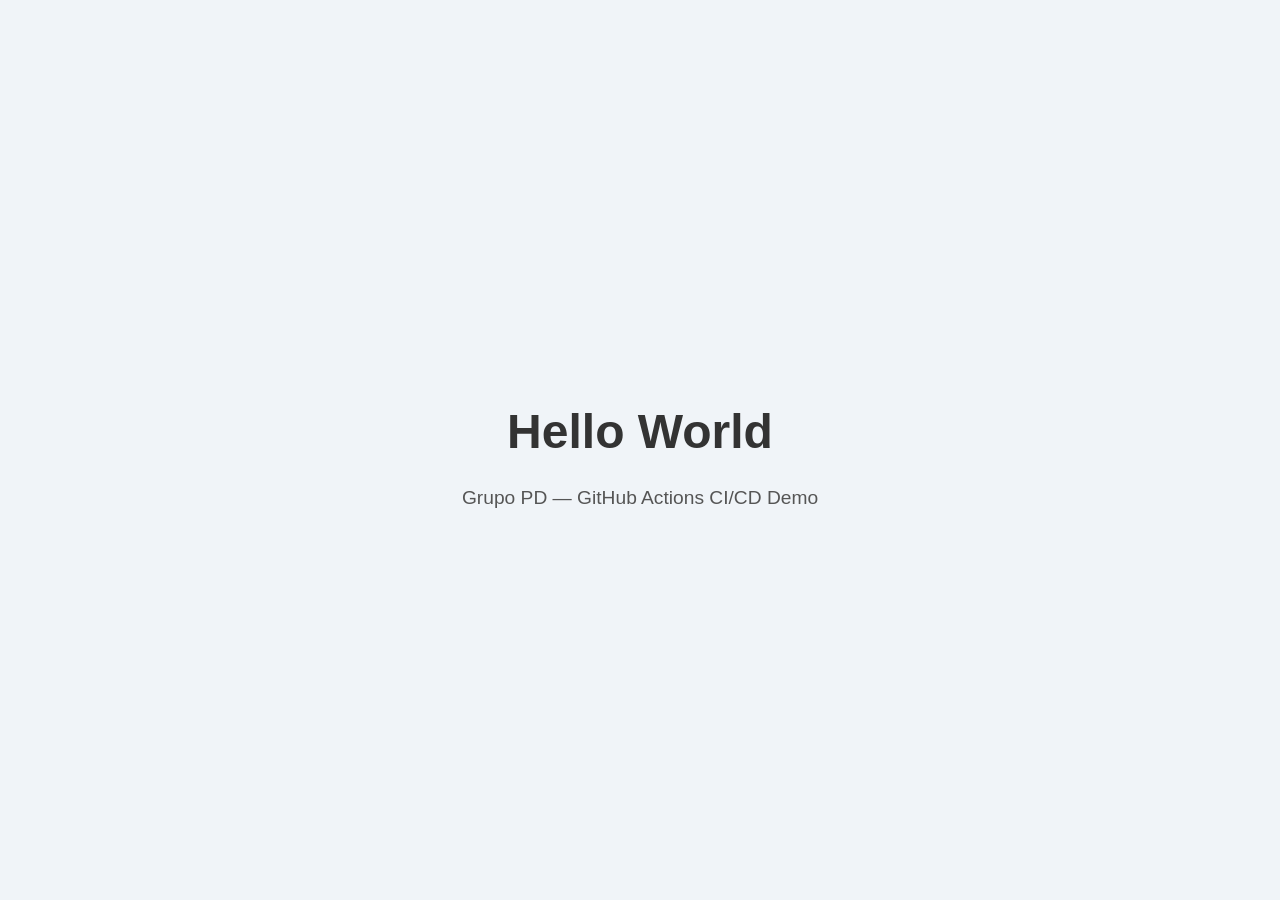
==== app/index.html @ 8bca62a1 "feat: first integration" ====
<!DOCTYPE html>
<html lang="pt">
<head>
  <meta charset="UTF-8" />
  <meta name="viewport" content="width=device-width, initial-scale=1.0" />
  <title>Hello World</title>
  <style>
    body {
      font-family: Arial, sans-serif;
      display: flex;
      flex-direction: column;
      align-items: center;
      justify-content: center;
      min-height: 100vh;
      margin: 0;
      background-color: #f0f4f8;
      color: #333;
    }
    h1 { font-size: 3rem; margin-bottom: 0.5rem; }
    p  { font-size: 1.2rem; color: #555; }
  </style>
</head>
<body>
  <h1>Hello World</h1>
  <p>Grupo PD — GitHub Actions CI/CD Demo</p>
</body>
</html>
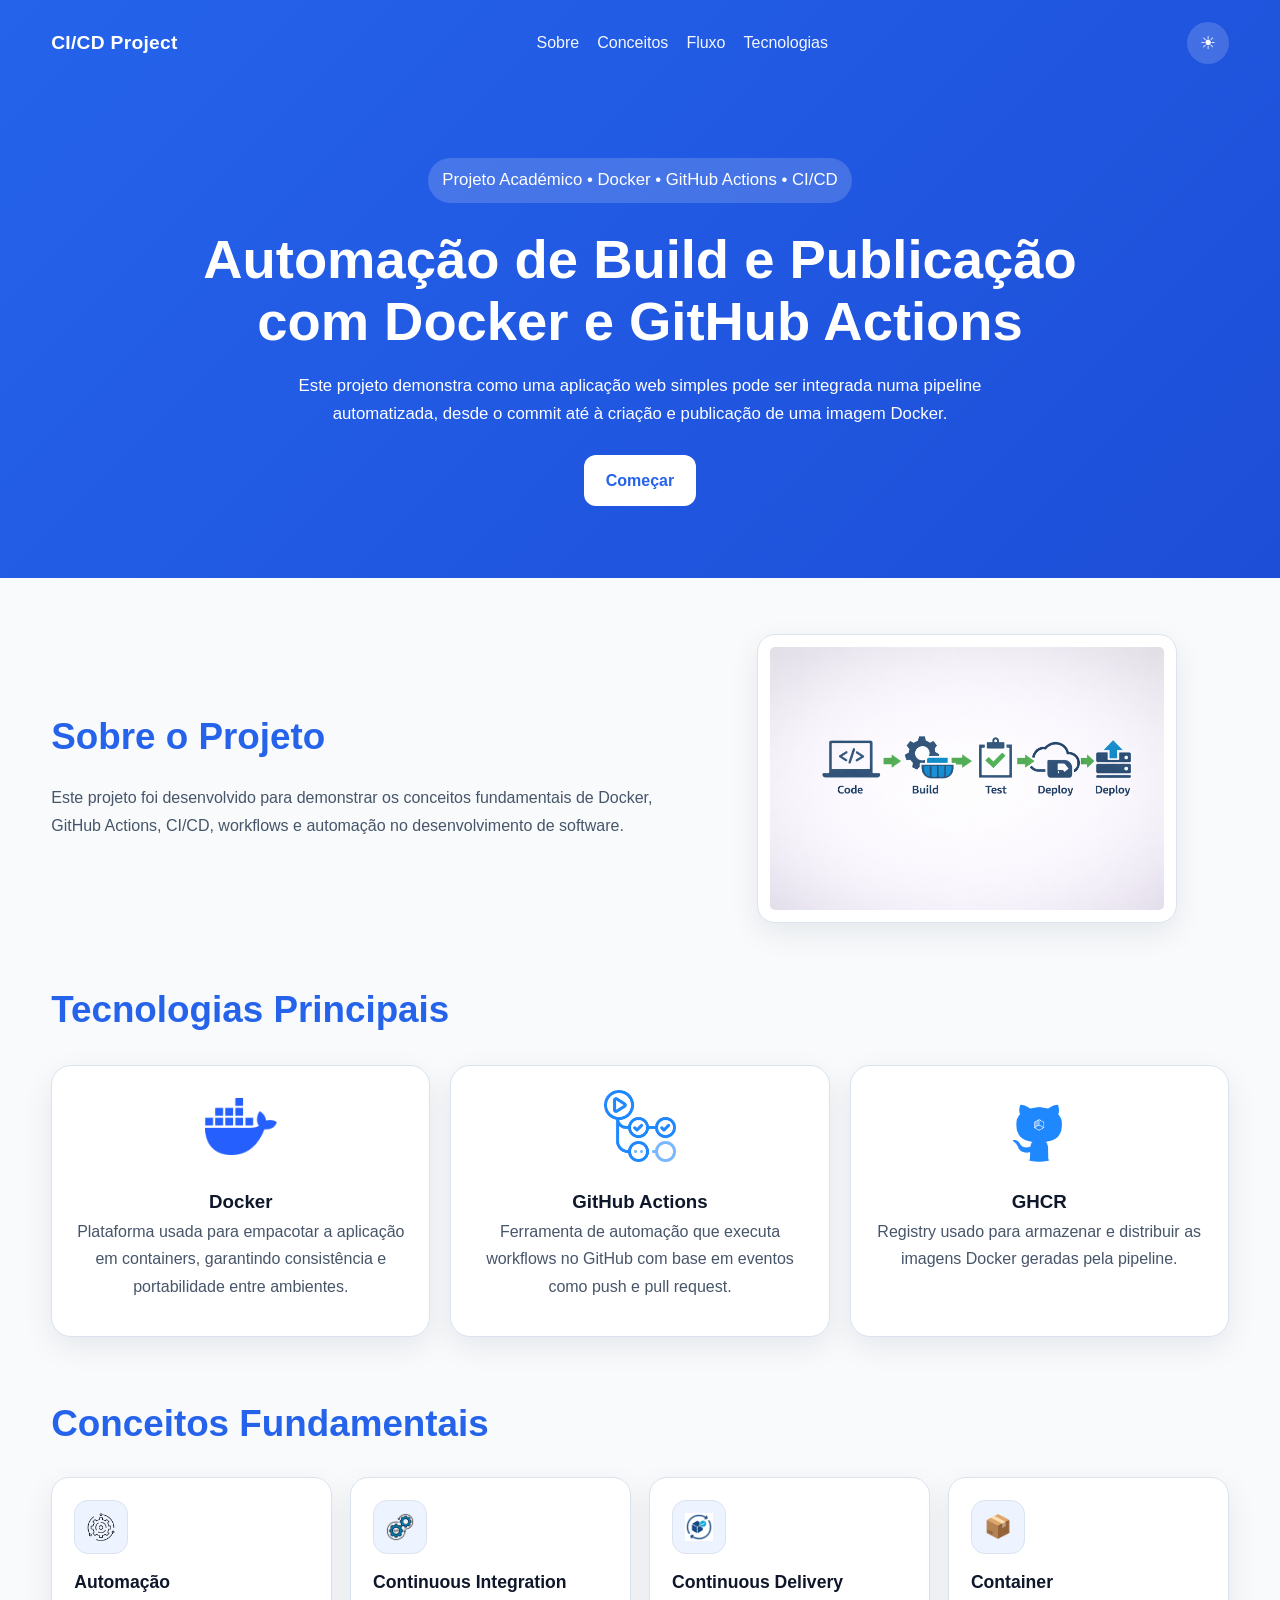
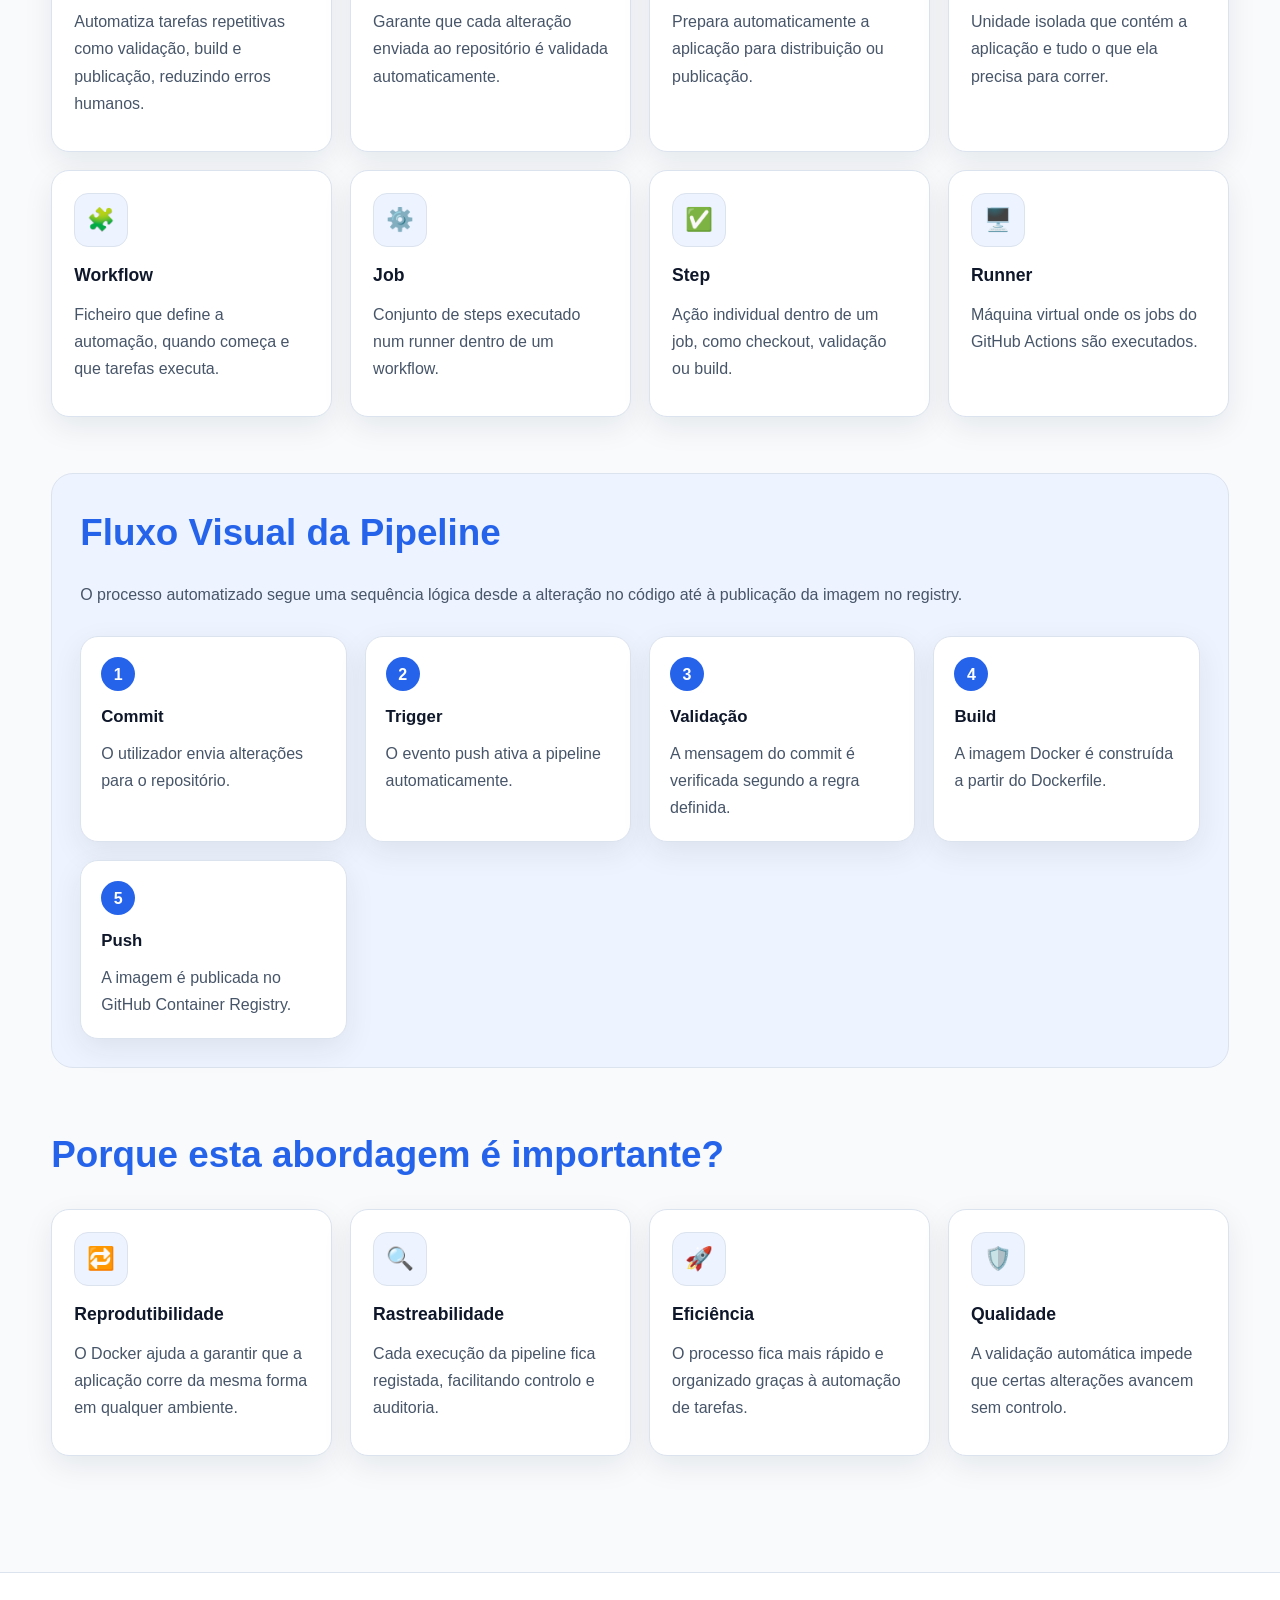
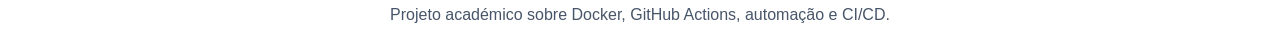
==== commit 1e7712bc: "Add files via upload" ====
--- a/app/index.html
+++ b/app/index.html
@@ -1,27 +1,249 @@
-<!DOCTYPE html>
-<html lang="pt">
-<head>
-  <meta charset="UTF-8" />
-  <meta name="viewport" content="width=device-width, initial-scale=1.0" />
-  <title>Hello World</title>
-  <style>
-    body {
-      font-family: Arial, sans-serif;
-      display: flex;
-      flex-direction: column;
-      align-items: center;
-      justify-content: center;
-      min-height: 100vh;
-      margin: 0;
-      background-color: #f0f4f8;
-      color: #333;
-    }
-    h1 { font-size: 3rem; margin-bottom: 0.5rem; }
-    p  { font-size: 1.2rem; color: #555; }
-  </style>
-</head>
-<body>
-  <h1>Hello World</h1>
-  <p>Grupo PD — GitHub Actions CI/CD Demo</p>
-</body>
-</html>
+<!DOCTYPE html>
+<html lang="pt">
+<head>
+  <meta charset="UTF-8" />
+  <meta name="viewport" content="width=device-width, initial-scale=1.0" />
+  <title>Projeto CI/CD com Docker e GitHub Actions</title>
+  <link rel="stylesheet" href="style.css" />
+</head>
+<body>
+  <header class="hero">
+    <nav class="navbar">
+      <div class="logo">CI/CD Project</div>
+
+      <ul class="nav-links">
+        <li><a href="#sobre">Sobre</a></li>
+        <li><a href="#conceitos">Conceitos</a></li>
+        <li><a href="#fluxo">Fluxo</a></li>
+        <li><a href="#tecnologias">Tecnologias</a></li>
+      </ul>
+
+      <button id="themeToggle" class="theme-toggle" aria-label="Alternar tema">
+        <span id="themeIcon">☀</span>
+      </button>
+    </nav>
+
+    <div class="hero-content">
+      <p class="hero-badge">Projeto Académico • Docker • GitHub Actions • CI/CD</p>
+      <h1>Automação de Build e Publicação com Docker e GitHub Actions</h1>
+      <p>
+        Este projeto demonstra como uma aplicação web simples pode ser integrada
+        numa pipeline automatizada, desde o commit até à criação e publicação
+        de uma imagem Docker.
+      </p>
+      <a href="#sobre" class="btn-primary">Começar</a>
+    </div>
+  </header>
+
+  <main>
+    <section id="sobre" class="section">
+      <div class="section-header">
+        <div>
+          <h2>Sobre o Projeto</h2>
+          <p>
+            Este projeto foi desenvolvido para demonstrar os conceitos fundamentais
+            de Docker, GitHub Actions, CI/CD, workflows e automação no desenvolvimento
+            de software.
+          </p>
+        </div>
+        <div class="section-image-box">
+          <img src="assets/images/pipeline-diagram.png" alt="Diagrama da pipeline CI/CD" class="section-image large-image" />
+        </div>
+      </div>
+    </section>
+
+    <section id="tecnologias" class="section">
+      <h2>Tecnologias Principais</h2>
+
+      <div class="tech-showcase">
+        <article class="tech-feature">
+          <img src="assets/images/docker-logo.png" alt="Logótipo Docker" class="tech-logo" />
+          <h3>Docker</h3>
+          <p>
+            Plataforma usada para empacotar a aplicação em containers, garantindo
+            consistência e portabilidade entre ambientes.
+          </p>
+        </article>
+
+        <article class="tech-feature">
+          <img src="assets/images/github-actions-logo.png" alt="Logótipo GitHub Actions" class="tech-logo" />
+          <h3>GitHub Actions</h3>
+          <p>
+            Ferramenta de automação que executa workflows no GitHub com base em
+            eventos como push e pull request.
+          </p>
+        </article>
+
+        <article class="tech-feature">
+          <img src="assets/images/ghcr-logo.png" alt="Logótipo GitHub Container Registry" class="tech-logo" />
+          <h3>GHCR</h3>
+          <p>
+            Registry usado para armazenar e distribuir as imagens Docker geradas
+            pela pipeline.
+          </p>
+        </article>
+      </div>
+    </section>
+
+    <section id="conceitos" class="section">
+      <h2>Conceitos Fundamentais</h2>
+
+      <div class="card-grid">
+        <article class="card">
+          <div class="card-icon">
+            <img src="assets/images/automation-icon.png" alt="Ícone de automação" />
+          </div>
+          <h3>Automação</h3>
+          <p>
+            Automatiza tarefas repetitivas como validação, build e publicação,
+            reduzindo erros humanos.
+          </p>
+        </article>
+
+        <article class="card">
+          <div class="card-icon">
+            <img src="assets/images/ci-icon.png" alt="Ícone de integração contínua" />
+          </div>
+          <h3>Continuous Integration</h3>
+          <p>
+            Garante que cada alteração enviada ao repositório é validada automaticamente.
+          </p>
+        </article>
+
+        <article class="card">
+          <div class="card-icon">
+            <img src="assets/images/cd-icon.png" alt="Ícone de entrega contínua" />
+          </div>
+          <h3>Continuous Delivery</h3>
+          <p>
+            Prepara automaticamente a aplicação para distribuição ou publicação.
+          </p>
+        </article>
+
+        <article class="card">
+          <div class="card-icon emoji-icon">📦</div>
+          <h3>Container</h3>
+          <p>
+            Unidade isolada que contém a aplicação e tudo o que ela precisa para correr.
+          </p>
+        </article>
+
+        <article class="card">
+          <div class="card-icon emoji-icon">🧩</div>
+          <h3>Workflow</h3>
+          <p>
+            Ficheiro que define a automação, quando começa e que tarefas executa.
+          </p>
+        </article>
+
+        <article class="card">
+          <div class="card-icon emoji-icon">⚙️</div>
+          <h3>Job</h3>
+          <p>
+            Conjunto de steps executado num runner dentro de um workflow.
+          </p>
+        </article>
+
+        <article class="card">
+          <div class="card-icon emoji-icon">✅</div>
+          <h3>Step</h3>
+          <p>
+            Ação individual dentro de um job, como checkout, validação ou build.
+          </p>
+        </article>
+
+        <article class="card">
+          <div class="card-icon emoji-icon">🖥️</div>
+          <h3>Runner</h3>
+          <p>
+            Máquina virtual onde os jobs do GitHub Actions são executados.
+          </p>
+        </article>
+      </div>
+    </section>
+
+    <section id="fluxo" class="section highlight">
+      <h2>Fluxo Visual da Pipeline</h2>
+      <p class="section-intro">
+        O processo automatizado segue uma sequência lógica desde a alteração no código
+        até à publicação da imagem no registry.
+      </p>
+
+      <div class="flow">
+        <div class="flow-step">
+          <span class="flow-number">1</span>
+          <h3>Commit</h3>
+          <p>O utilizador envia alterações para o repositório.</p>
+        </div>
+
+        <div class="flow-step">
+          <span class="flow-number">2</span>
+          <h3>Trigger</h3>
+          <p>O evento push ativa a pipeline automaticamente.</p>
+        </div>
+
+        <div class="flow-step">
+          <span class="flow-number">3</span>
+          <h3>Validação</h3>
+          <p>A mensagem do commit é verificada segundo a regra definida.</p>
+        </div>
+
+        <div class="flow-step">
+          <span class="flow-number">4</span>
+          <h3>Build</h3>
+          <p>A imagem Docker é construída a partir do Dockerfile.</p>
+        </div>
+
+        <div class="flow-step">
+          <span class="flow-number">5</span>
+          <h3>Push</h3>
+          <p>A imagem é publicada no GitHub Container Registry.</p>
+        </div>
+      </div>
+    </section>
+
+    <section class="section">
+      <h2>Porque esta abordagem é importante?</h2>
+      <div class="card-grid">
+        <article class="card">
+          <div class="card-icon emoji-icon">🔁</div>
+          <h3>Reprodutibilidade</h3>
+          <p>
+            O Docker ajuda a garantir que a aplicação corre da mesma forma em qualquer ambiente.
+          </p>
+        </article>
+
+        <article class="card">
+          <div class="card-icon emoji-icon">🔍</div>
+          <h3>Rastreabilidade</h3>
+          <p>
+            Cada execução da pipeline fica registada, facilitando controlo e auditoria.
+          </p>
+        </article>
+
+        <article class="card">
+          <div class="card-icon emoji-icon">🚀</div>
+          <h3>Eficiência</h3>
+          <p>
+            O processo fica mais rápido e organizado graças à automação de tarefas.
+          </p>
+        </article>
+
+        <article class="card">
+          <div class="card-icon emoji-icon">🛡️</div>
+          <h3>Qualidade</h3>
+          <p>
+            A validação automática impede que certas alterações avancem sem controlo.
+          </p>
+        </article>
+      </div>
+    </section>
+  </main>
+
+  <footer class="footer">
+    <p>Projeto académico sobre Docker, GitHub Actions, automação e CI/CD.</p>
+  </footer>
+
+  <script src="script.js"></script>
+</body>
+</html>
--- a/app/style.css
+++ b/app/style.css
@@ -0,0 +1,346 @@
+:root {
+  --bg: #f8fafc;
+  --surface: #ffffff;
+  --surface-soft: #eef4ff;
+  --text: #0f172a;
+  --text-soft: #475569;
+  --primary: #2563eb;
+  --primary-dark: #1d4ed8;
+  --border: #dbe3ef;
+  --shadow: 0 10px 30px rgba(15, 23, 42, 0.08);
+}
+
+body.dark-mode {
+  --bg: #0b1220;
+  --surface: #111827;
+  --surface-soft: #172033;
+  --text: #f8fafc;
+  --text-soft: #cbd5e1;
+  --primary: #60a5fa;
+  --primary-dark: #3b82f6;
+  --border: #243042;
+  --shadow: 0 10px 30px rgba(0, 0, 0, 0.35);
+}
+
+* {
+  margin: 0;
+  padding: 0;
+  box-sizing: border-box;
+}
+
+html {
+  scroll-behavior: smooth;
+}
+
+body {
+  font-family: Arial, Helvetica, sans-serif;
+  background: var(--bg);
+  color: var(--text);
+  line-height: 1.7;
+  transition: background 0.3s ease, color 0.3s ease;
+}
+
+.hero {
+  background: linear-gradient(135deg, var(--primary), var(--primary-dark));
+  color: white;
+  padding-bottom: 72px;
+}
+
+.navbar {
+  width: min(1200px, 92%);
+  margin: 0 auto;
+  padding: 22px 0;
+  display: flex;
+  align-items: center;
+  justify-content: space-between;
+  gap: 20px;
+  flex-wrap: wrap;
+}
+
+.logo {
+  font-size: 1.2rem;
+  font-weight: 700;
+  letter-spacing: 0.3px;
+}
+
+.nav-links {
+  display: flex;
+  gap: 18px;
+  list-style: none;
+  flex-wrap: wrap;
+}
+
+.nav-links a {
+  color: white;
+  text-decoration: none;
+  font-weight: 500;
+  opacity: 0.95;
+  transition: opacity 0.2s ease;
+}
+
+.nav-links a:hover {
+  opacity: 0.75;
+}
+
+.theme-toggle {
+  width: 42px;
+  height: 42px;
+  border: none;
+  border-radius: 50%;
+  background: rgba(255, 255, 255, 0.16);
+  color: white;
+  font-size: 1.1rem;
+  cursor: pointer;
+  display: grid;
+  place-items: center;
+  transition: transform 0.2s ease, background 0.2s ease;
+  backdrop-filter: blur(6px);
+}
+
+.theme-toggle:hover {
+  transform: scale(1.06);
+  background: rgba(255, 255, 255, 0.24);
+}
+
+.hero-content {
+  width: min(900px, 92%);
+  margin: 72px auto 0;
+  text-align: center;
+}
+
+.hero-badge {
+  display: inline-block;
+  background: rgba(255, 255, 255, 0.16);
+  padding: 8px 14px;
+  border-radius: 999px;
+  font-size: 0.92rem;
+  margin-bottom: 20px;
+}
+
+.hero-content h1 {
+  font-size: clamp(2rem, 5vw, 3.4rem);
+  line-height: 1.15;
+  margin-bottom: 18px;
+}
+
+.hero-content p {
+  max-width: 760px;
+  margin: 0 auto 26px;
+  font-size: 1.05rem;
+}
+
+.btn-primary {
+  display: inline-block;
+  background: white;
+  color: var(--primary);
+  text-decoration: none;
+  padding: 12px 22px;
+  border-radius: 12px;
+  font-weight: 700;
+  transition: transform 0.2s ease, opacity 0.2s ease;
+}
+
+.btn-primary:hover {
+  transform: translateY(-2px);
+  opacity: 0.92;
+}
+
+main {
+  width: min(1200px, 92%);
+  margin: 0 auto;
+  padding: 56px 0 20px;
+}
+
+.section {
+  margin-bottom: 56px;
+}
+
+.section h2 {
+  font-size: clamp(1.7rem, 3vw, 2.3rem);
+  margin-bottom: 16px;
+  color: var(--primary);
+}
+
+.section p {
+  color: var(--text-soft);
+  margin-bottom: 12px;
+}
+
+.section-intro {
+  margin-bottom: 24px;
+}
+
+.section-header {
+  display: grid;
+  grid-template-columns: 1.2fr 1fr;
+  gap: 26px;
+  align-items: center;
+}
+
+.section-image-box {
+  display: flex;
+  justify-content: center;
+}
+
+.section-image {
+  width: 100%;
+  max-width: 420px;
+  object-fit: contain;
+}
+
+.large-image {
+  border-radius: 18px;
+  box-shadow: var(--shadow);
+  border: 1px solid var(--border);
+  background: var(--surface);
+  padding: 12px;
+}
+
+.tech-showcase {
+  display: grid;
+  grid-template-columns: repeat(auto-fit, minmax(240px, 1fr));
+  gap: 20px;
+  margin-top: 24px;
+}
+
+.tech-feature {
+  background: var(--surface);
+  border: 1px solid var(--border);
+  border-radius: 20px;
+  padding: 24px;
+  text-align: center;
+  box-shadow: var(--shadow);
+  transition: transform 0.2s ease, border-color 0.2s ease;
+}
+
+.tech-feature:hover {
+  transform: translateY(-4px);
+  border-color: var(--primary);
+}
+
+.tech-logo {
+  width: 72px;
+  height: 72px;
+  object-fit: contain;
+  margin-bottom: 16px;
+}
+
+.card-grid {
+  display: grid;
+  grid-template-columns: repeat(auto-fit, minmax(240px, 1fr));
+  gap: 18px;
+  margin-top: 22px;
+}
+
+.card {
+  background: var(--surface);
+  border: 1px solid var(--border);
+  border-radius: 18px;
+  padding: 22px;
+  box-shadow: var(--shadow);
+  transition: transform 0.2s ease, border-color 0.2s ease;
+}
+
+.card:hover {
+  transform: translateY(-4px);
+  border-color: var(--primary);
+}
+
+.card h3 {
+  margin-bottom: 10px;
+  color: var(--text);
+  font-size: 1.1rem;
+}
+
+.card-icon {
+  width: 54px;
+  height: 54px;
+  border-radius: 14px;
+  background: var(--surface-soft);
+  display: grid;
+  place-items: center;
+  margin-bottom: 14px;
+  border: 1px solid var(--border);
+}
+
+.card-icon img {
+  width: 28px;
+  height: 28px;
+  object-fit: contain;
+}
+
+.emoji-icon {
+  font-size: 1.4rem;
+}
+
+.highlight {
+  background: var(--surface-soft);
+  border: 1px solid var(--border);
+  border-radius: 22px;
+  padding: 28px;
+}
+
+.flow {
+  display: grid;
+  grid-template-columns: repeat(auto-fit, minmax(210px, 1fr));
+  gap: 18px;
+  margin-top: 28px;
+}
+
+.flow-step {
+  background: var(--surface);
+  border: 1px solid var(--border);
+  border-radius: 18px;
+  padding: 20px;
+  box-shadow: var(--shadow);
+}
+
+.flow-step h3 {
+  margin-bottom: 8px;
+  font-size: 1.05rem;
+}
+
+.flow-step p {
+  margin-bottom: 0;
+}
+
+.flow-number {
+  display: inline-grid;
+  place-items: center;
+  width: 34px;
+  height: 34px;
+  border-radius: 50%;
+  background: var(--primary);
+  color: white;
+  font-weight: 700;
+  margin-bottom: 12px;
+}
+
+.footer {
+  margin-top: 40px;
+  padding: 28px 20px;
+  text-align: center;
+  background: var(--surface);
+  border-top: 1px solid var(--border);
+  color: var(--text-soft);
+}
+
+@media (max-width: 900px) {
+  .section-header {
+    grid-template-columns: 1fr;
+  }
+}
+
+@media (max-width: 820px) {
+  .navbar {
+    justify-content: center;
+  }
+
+  .nav-links {
+    justify-content: center;
+  }
+
+  .hero-content {
+    margin-top: 54px;
+  }
+}
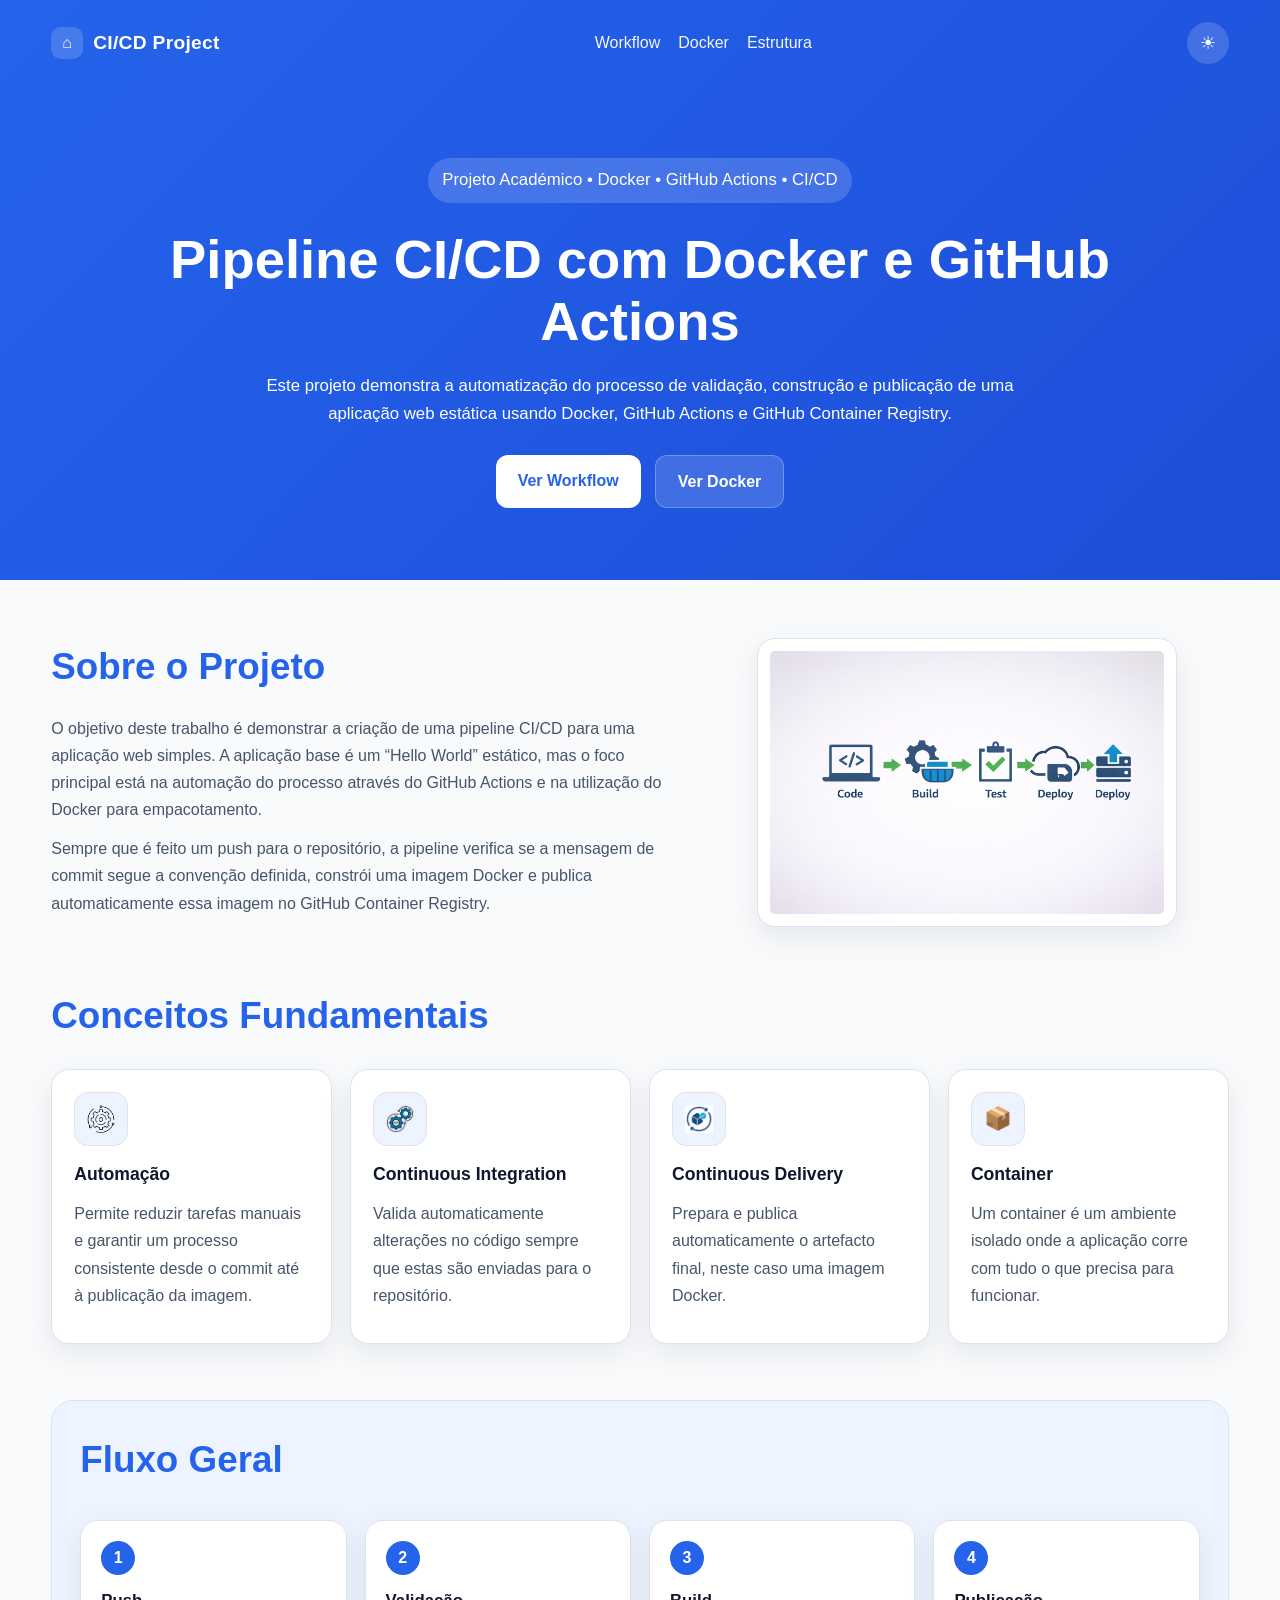
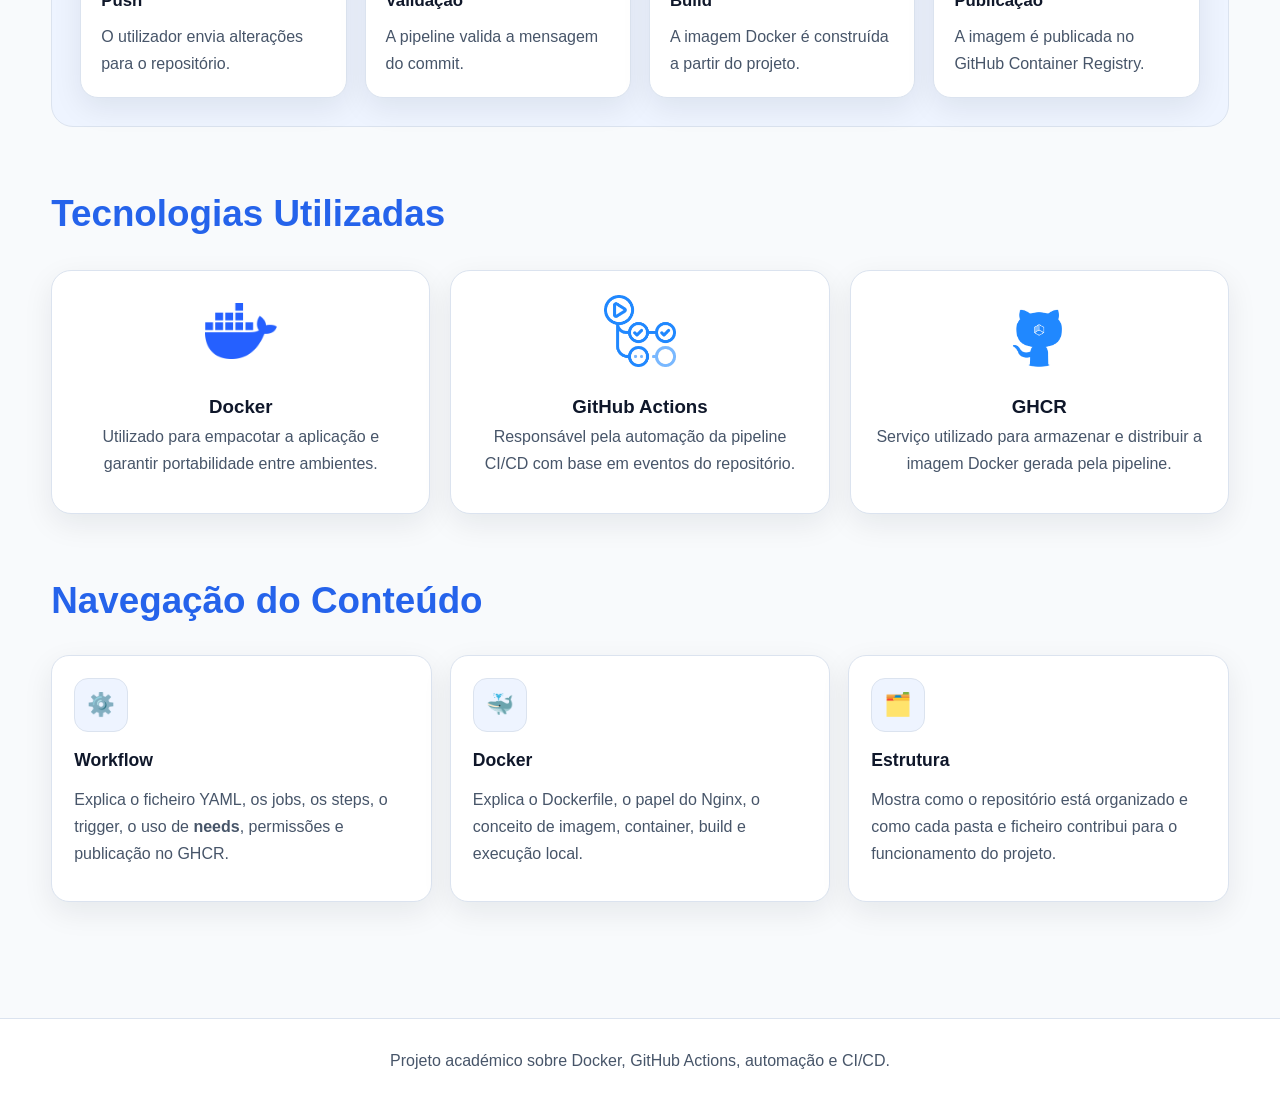
==== commit fa9b2e65: "Add files via upload" ====
--- a/app/index.html
+++ b/app/index.html
@@ -3,237 +3,199 @@
 <head>
   <meta charset="UTF-8" />
   <meta name="viewport" content="width=device-width, initial-scale=1.0" />
-  <title>Projeto CI/CD com Docker e GitHub Actions</title>
+  <title>CI/CD Project</title>
   <link rel="stylesheet" href="style.css" />
 </head>
 <body>
   <header class="hero">
-    <nav class="navbar">
-      <div class="logo">CI/CD Project</div>
-
-      <ul class="nav-links">
-        <li><a href="#sobre">Sobre</a></li>
-        <li><a href="#conceitos">Conceitos</a></li>
-        <li><a href="#fluxo">Fluxo</a></li>
-        <li><a href="#tecnologias">Tecnologias</a></li>
-      </ul>
-
-      <button id="themeToggle" class="theme-toggle" aria-label="Alternar tema">
-        <span id="themeIcon">☀</span>
-      </button>
-    </nav>
+<nav class="navbar">
+  <a href="index.html" class="logo">
+    <span class="logo-icon">⌂</span>
+    <span>CI/CD Project</span>
+  </a>
+
+  <ul class="nav-links">
+    <li><a href="workflow.html">Workflow</a></li>
+    <li><a href="docker.html">Docker</a></li>
+    <li><a href="estrutura.html">Estrutura</a></li>
+  </ul>
+
+  <button id="themeToggle" class="theme-toggle" aria-label="Alternar tema">
+    <span id="themeIcon">☀</span>
+  </button>
+</nav>
 
     <div class="hero-content">
       <p class="hero-badge">Projeto Académico • Docker • GitHub Actions • CI/CD</p>
-      <h1>Automação de Build e Publicação com Docker e GitHub Actions</h1>
+      <h1>Pipeline CI/CD com Docker e GitHub Actions</h1>
       <p>
-        Este projeto demonstra como uma aplicação web simples pode ser integrada
-        numa pipeline automatizada, desde o commit até à criação e publicação
-        de uma imagem Docker.
+        Este projeto demonstra a automatização do processo de validação,
+        construção e publicação de uma aplicação web estática usando Docker,
+        GitHub Actions e GitHub Container Registry.
       </p>
-      <a href="#sobre" class="btn-primary">Começar</a>
+      <div class="hero-actions">
+        <a href="workflow.html" class="btn-primary">Ver Workflow</a>
+        <a href="docker.html" class="btn-secondary">Ver Docker</a>
+      </div>
     </div>
   </header>
 
   <main>
-    <section id="sobre" class="section">
+    <section class="section">
       <div class="section-header">
         <div>
           <h2>Sobre o Projeto</h2>
           <p>
-            Este projeto foi desenvolvido para demonstrar os conceitos fundamentais
-            de Docker, GitHub Actions, CI/CD, workflows e automação no desenvolvimento
-            de software.
-          </p>
-        </div>
+            O objetivo deste trabalho é demonstrar a criação de uma pipeline CI/CD
+            para uma aplicação web simples. A aplicação base é um “Hello World”
+            estático, mas o foco principal está na automação do processo através
+            do GitHub Actions e na utilização do Docker para empacotamento.
+          </p>
+          <p>
+            Sempre que é feito um push para o repositório, a pipeline verifica se
+            a mensagem de commit segue a convenção definida, constrói uma imagem
+            Docker e publica automaticamente essa imagem no GitHub Container Registry.
+          </p>
+        </div>
+
         <div class="section-image-box">
-          <img src="assets/images/pipeline-diagram.png" alt="Diagrama da pipeline CI/CD" class="section-image large-image" />
-        </div>
-      </div>
-    </section>
-
-    <section id="tecnologias" class="section">
-      <h2>Tecnologias Principais</h2>
-
+          <img src="images/pipeline-diagram.png" alt="Pipeline CI/CD" class="section-image large-image" />
+        </div>
+      </div>
+    </section>
+
+    <section class="section">
+      <h2>Conceitos Fundamentais</h2>
+      <div class="card-grid">
+        <article class="card">
+          <div class="card-icon">
+            <img src="images/automation-icon.png" alt="Automação" />
+          </div>
+          <h3>Automação</h3>
+          <p>
+            Permite reduzir tarefas manuais e garantir um processo consistente
+            desde o commit até à publicação da imagem.
+          </p>
+        </article>
+
+        <article class="card">
+          <div class="card-icon">
+            <img src="images/ci-icon.png" alt="CI" />
+          </div>
+          <h3>Continuous Integration</h3>
+          <p>
+            Valida automaticamente alterações no código sempre que estas são
+            enviadas para o repositório.
+          </p>
+        </article>
+
+        <article class="card">
+          <div class="card-icon">
+            <img src="images/cd-icon.png" alt="CD" />
+          </div>
+          <h3>Continuous Delivery</h3>
+          <p>
+            Prepara e publica automaticamente o artefacto final, neste caso
+            uma imagem Docker.
+          </p>
+        </article>
+
+        <article class="card">
+          <div class="card-icon emoji-icon">📦</div>
+          <h3>Container</h3>
+          <p>
+            Um container é um ambiente isolado onde a aplicação corre com tudo
+            o que precisa para funcionar.
+          </p>
+        </article>
+      </div>
+    </section>
+
+    <section class="section highlight">
+      <h2>Fluxo Geral</h2>
+      <div class="flow">
+        <div class="flow-step">
+          <span class="flow-number">1</span>
+          <h3>Push</h3>
+          <p>O utilizador envia alterações para o repositório.</p>
+        </div>
+
+        <div class="flow-step">
+          <span class="flow-number">2</span>
+          <h3>Validação</h3>
+          <p>A pipeline valida a mensagem do commit.</p>
+        </div>
+
+        <div class="flow-step">
+          <span class="flow-number">3</span>
+          <h3>Build</h3>
+          <p>A imagem Docker é construída a partir do projeto.</p>
+        </div>
+
+        <div class="flow-step">
+          <span class="flow-number">4</span>
+          <h3>Publicação</h3>
+          <p>A imagem é publicada no GitHub Container Registry.</p>
+        </div>
+      </div>
+    </section>
+
+    <section class="section">
+      <h2>Tecnologias Utilizadas</h2>
       <div class="tech-showcase">
         <article class="tech-feature">
-          <img src="assets/images/docker-logo.png" alt="Logótipo Docker" class="tech-logo" />
+          <img src="images/docker-logo.png" alt="Docker" class="tech-logo" />
           <h3>Docker</h3>
           <p>
-            Plataforma usada para empacotar a aplicação em containers, garantindo
-            consistência e portabilidade entre ambientes.
+            Utilizado para empacotar a aplicação e garantir portabilidade entre ambientes.
           </p>
         </article>
 
         <article class="tech-feature">
-          <img src="assets/images/github-actions-logo.png" alt="Logótipo GitHub Actions" class="tech-logo" />
+          <img src="images/github-actions-logo.png" alt="GitHub Actions" class="tech-logo" />
           <h3>GitHub Actions</h3>
           <p>
-            Ferramenta de automação que executa workflows no GitHub com base em
-            eventos como push e pull request.
+            Responsável pela automação da pipeline CI/CD com base em eventos do repositório.
           </p>
         </article>
 
         <article class="tech-feature">
-          <img src="assets/images/ghcr-logo.png" alt="Logótipo GitHub Container Registry" class="tech-logo" />
+          <img src="images/ghcr-logo.png" alt="GHCR" class="tech-logo" />
           <h3>GHCR</h3>
           <p>
-            Registry usado para armazenar e distribuir as imagens Docker geradas
-            pela pipeline.
-          </p>
-        </article>
-      </div>
-    </section>
-
-    <section id="conceitos" class="section">
-      <h2>Conceitos Fundamentais</h2>
-
+            Serviço utilizado para armazenar e distribuir a imagem Docker gerada pela pipeline.
+          </p>
+        </article>
+      </div>
+    </section>
+
+    <section class="section">
+      <h2>Navegação do Conteúdo</h2>
       <div class="card-grid">
         <article class="card">
-          <div class="card-icon">
-            <img src="assets/images/automation-icon.png" alt="Ícone de automação" />
-          </div>
-          <h3>Automação</h3>
-          <p>
-            Automatiza tarefas repetitivas como validação, build e publicação,
-            reduzindo erros humanos.
-          </p>
-        </article>
-
-        <article class="card">
-          <div class="card-icon">
-            <img src="assets/images/ci-icon.png" alt="Ícone de integração contínua" />
-          </div>
-          <h3>Continuous Integration</h3>
-          <p>
-            Garante que cada alteração enviada ao repositório é validada automaticamente.
-          </p>
-        </article>
-
-        <article class="card">
-          <div class="card-icon">
-            <img src="assets/images/cd-icon.png" alt="Ícone de entrega contínua" />
-          </div>
-          <h3>Continuous Delivery</h3>
-          <p>
-            Prepara automaticamente a aplicação para distribuição ou publicação.
-          </p>
-        </article>
-
-        <article class="card">
-          <div class="card-icon emoji-icon">📦</div>
-          <h3>Container</h3>
-          <p>
-            Unidade isolada que contém a aplicação e tudo o que ela precisa para correr.
-          </p>
-        </article>
-
-        <article class="card">
-          <div class="card-icon emoji-icon">🧩</div>
-          <h3>Workflow</h3>
-          <p>
-            Ficheiro que define a automação, quando começa e que tarefas executa.
-          </p>
-        </article>
-
-        <article class="card">
           <div class="card-icon emoji-icon">⚙️</div>
-          <h3>Job</h3>
-          <p>
-            Conjunto de steps executado num runner dentro de um workflow.
-          </p>
-        </article>
-
-        <article class="card">
-          <div class="card-icon emoji-icon">✅</div>
-          <h3>Step</h3>
-          <p>
-            Ação individual dentro de um job, como checkout, validação ou build.
-          </p>
-        </article>
-
-        <article class="card">
-          <div class="card-icon emoji-icon">🖥️</div>
-          <h3>Runner</h3>
-          <p>
-            Máquina virtual onde os jobs do GitHub Actions são executados.
-          </p>
-        </article>
-      </div>
-    </section>
-
-    <section id="fluxo" class="section highlight">
-      <h2>Fluxo Visual da Pipeline</h2>
-      <p class="section-intro">
-        O processo automatizado segue uma sequência lógica desde a alteração no código
-        até à publicação da imagem no registry.
-      </p>
-
-      <div class="flow">
-        <div class="flow-step">
-          <span class="flow-number">1</span>
-          <h3>Commit</h3>
-          <p>O utilizador envia alterações para o repositório.</p>
-        </div>
-
-        <div class="flow-step">
-          <span class="flow-number">2</span>
-          <h3>Trigger</h3>
-          <p>O evento push ativa a pipeline automaticamente.</p>
-        </div>
-
-        <div class="flow-step">
-          <span class="flow-number">3</span>
-          <h3>Validação</h3>
-          <p>A mensagem do commit é verificada segundo a regra definida.</p>
-        </div>
-
-        <div class="flow-step">
-          <span class="flow-number">4</span>
-          <h3>Build</h3>
-          <p>A imagem Docker é construída a partir do Dockerfile.</p>
-        </div>
-
-        <div class="flow-step">
-          <span class="flow-number">5</span>
-          <h3>Push</h3>
-          <p>A imagem é publicada no GitHub Container Registry.</p>
-        </div>
-      </div>
-    </section>
-
-    <section class="section">
-      <h2>Porque esta abordagem é importante?</h2>
-      <div class="card-grid">
-        <article class="card">
-          <div class="card-icon emoji-icon">🔁</div>
-          <h3>Reprodutibilidade</h3>
-          <p>
-            O Docker ajuda a garantir que a aplicação corre da mesma forma em qualquer ambiente.
-          </p>
-        </article>
-
-        <article class="card">
-          <div class="card-icon emoji-icon">🔍</div>
-          <h3>Rastreabilidade</h3>
-          <p>
-            Cada execução da pipeline fica registada, facilitando controlo e auditoria.
-          </p>
-        </article>
-
-        <article class="card">
-          <div class="card-icon emoji-icon">🚀</div>
-          <h3>Eficiência</h3>
-          <p>
-            O processo fica mais rápido e organizado graças à automação de tarefas.
-          </p>
-        </article>
-
-        <article class="card">
-          <div class="card-icon emoji-icon">🛡️</div>
-          <h3>Qualidade</h3>
-          <p>
-            A validação automática impede que certas alterações avancem sem controlo.
+          <h3><a class="card-link" href="workflow.html">Workflow</a></h3>
+          <p>
+            Explica o ficheiro YAML, os jobs, os steps, o trigger, o uso de
+            <strong>needs</strong>, permissões e publicação no GHCR.
+          </p>
+        </article>
+
+        <article class="card">
+          <div class="card-icon emoji-icon">🐳</div>
+          <h3><a class="card-link" href="docker.html">Docker</a></h3>
+          <p>
+            Explica o Dockerfile, o papel do Nginx, o conceito de imagem,
+            container, build e execução local.
+          </p>
+        </article>
+
+        <article class="card">
+          <div class="card-icon emoji-icon">🗂️</div>
+          <h3><a class="card-link" href="estrutura.html">Estrutura</a></h3>
+          <p>
+            Mostra como o repositório está organizado e como cada pasta e ficheiro
+            contribui para o funcionamento do projeto.
           </p>
         </article>
       </div>
--- a/app/style.css
+++ b/app/style.css
@@ -40,10 +40,18 @@
   transition: background 0.3s ease, color 0.3s ease;
 }
 
+.hero,
+.sub-hero {
+  background: linear-gradient(135deg, var(--primary), var(--primary-dark));
+  color: white;
+}
+
 .hero {
-  background: linear-gradient(135deg, var(--primary), var(--primary-dark));
-  color: white;
   padding-bottom: 72px;
+}
+
+.sub-hero {
+  padding-bottom: 46px;
 }
 
 .navbar {
@@ -58,9 +66,29 @@
 }
 
 .logo {
+  display: inline-flex;
+  align-items: center;
+  gap: 10px;
+  color: white;
+  text-decoration: none;
   font-size: 1.2rem;
   font-weight: 700;
   letter-spacing: 0.3px;
+}
+
+.logo:hover {
+  opacity: 0.9;
+}
+
+.logo-icon {
+  width: 32px;
+  height: 32px;
+  display: grid;
+  place-items: center;
+  border-radius: 10px;
+  background: rgba(255, 255, 255, 0.16);
+  font-size: 1rem;
+  line-height: 1;
 }
 
 .nav-links {
@@ -102,10 +130,19 @@
   background: rgba(255, 255, 255, 0.24);
 }
 
+.hero-content,
+.sub-hero-content {
+  width: min(950px, 92%);
+  margin: 0 auto;
+  text-align: center;
+}
+
 .hero-content {
-  width: min(900px, 92%);
-  margin: 72px auto 0;
-  text-align: center;
+  margin-top: 72px;
+}
+
+.sub-hero-content {
+  margin-top: 34px;
 }
 
 .hero-badge {
@@ -117,22 +154,30 @@
   margin-bottom: 20px;
 }
 
-.hero-content h1 {
+.hero-content h1,
+.sub-hero-content h1 {
   font-size: clamp(2rem, 5vw, 3.4rem);
   line-height: 1.15;
   margin-bottom: 18px;
 }
 
-.hero-content p {
+.hero-content p,
+.sub-hero-content p {
   max-width: 760px;
   margin: 0 auto 26px;
   font-size: 1.05rem;
 }
 
-.btn-primary {
+.hero-actions {
+  display: flex;
+  gap: 14px;
+  justify-content: center;
+  flex-wrap: wrap;
+}
+
+.btn-primary,
+.btn-secondary {
   display: inline-block;
-  background: white;
-  color: var(--primary);
   text-decoration: none;
   padding: 12px 22px;
   border-radius: 12px;
@@ -140,7 +185,19 @@
   transition: transform 0.2s ease, opacity 0.2s ease;
 }
 
-.btn-primary:hover {
+.btn-primary {
+  background: white;
+  color: var(--primary);
+}
+
+.btn-secondary {
+  background: rgba(255, 255, 255, 0.15);
+  color: white;
+  border: 1px solid rgba(255, 255, 255, 0.25);
+}
+
+.btn-primary:hover,
+.btn-secondary:hover {
   transform: translateY(-2px);
   opacity: 0.92;
 }
@@ -166,10 +223,6 @@
   margin-bottom: 12px;
 }
 
-.section-intro {
-  margin-bottom: 24px;
-}
-
 .section-header {
   display: grid;
   grid-template-columns: 1.2fr 1fr;
@@ -194,6 +247,59 @@
   border: 1px solid var(--border);
   background: var(--surface);
   padding: 12px;
+}
+
+.card-grid {
+  display: grid;
+  grid-template-columns: repeat(auto-fit, minmax(240px, 1fr));
+  gap: 18px;
+  margin-top: 22px;
+}
+
+.card {
+  background: var(--surface);
+  border: 1px solid var(--border);
+  border-radius: 18px;
+  padding: 22px;
+  box-shadow: var(--shadow);
+  transition: transform 0.2s ease, border-color 0.2s ease;
+}
+
+.card:hover {
+  transform: translateY(-4px);
+  border-color: var(--primary);
+}
+
+.card h3 {
+  margin-bottom: 10px;
+  color: var(--text);
+  font-size: 1.1rem;
+}
+
+.card-link {
+  color: inherit;
+  text-decoration: none;
+}
+
+.card-icon {
+  width: 54px;
+  height: 54px;
+  border-radius: 14px;
+  background: var(--surface-soft);
+  display: grid;
+  place-items: center;
+  margin-bottom: 14px;
+  border: 1px solid var(--border);
+}
+
+.card-icon img {
+  width: 28px;
+  height: 28px;
+  object-fit: contain;
+}
+
+.emoji-icon {
+  font-size: 1.4rem;
 }
 
 .tech-showcase {
@@ -223,54 +329,6 @@
   height: 72px;
   object-fit: contain;
   margin-bottom: 16px;
-}
-
-.card-grid {
-  display: grid;
-  grid-template-columns: repeat(auto-fit, minmax(240px, 1fr));
-  gap: 18px;
-  margin-top: 22px;
-}
-
-.card {
-  background: var(--surface);
-  border: 1px solid var(--border);
-  border-radius: 18px;
-  padding: 22px;
-  box-shadow: var(--shadow);
-  transition: transform 0.2s ease, border-color 0.2s ease;
-}
-
-.card:hover {
-  transform: translateY(-4px);
-  border-color: var(--primary);
-}
-
-.card h3 {
-  margin-bottom: 10px;
-  color: var(--text);
-  font-size: 1.1rem;
-}
-
-.card-icon {
-  width: 54px;
-  height: 54px;
-  border-radius: 14px;
-  background: var(--surface-soft);
-  display: grid;
-  place-items: center;
-  margin-bottom: 14px;
-  border: 1px solid var(--border);
-}
-
-.card-icon img {
-  width: 28px;
-  height: 28px;
-  object-fit: contain;
-}
-
-.emoji-icon {
-  font-size: 1.4rem;
 }
 
 .highlight {
@@ -316,6 +374,41 @@
   margin-bottom: 12px;
 }
 
+.code-block {
+  background: #0f172a;
+  color: #e2e8f0;
+  border-radius: 18px;
+  padding: 20px;
+  overflow-x: auto;
+  box-shadow: var(--shadow);
+  margin-top: 18px;
+}
+
+.code-block pre {
+  margin: 0;
+  font-family: Consolas, Monaco, monospace;
+  font-size: 0.95rem;
+  line-height: 1.6;
+}
+
+.stack-grid {
+  display: grid;
+  gap: 18px;
+  margin-top: 20px;
+}
+
+.info-box {
+  background: var(--surface);
+  border: 1px solid var(--border);
+  border-radius: 18px;
+  padding: 22px;
+  box-shadow: var(--shadow);
+}
+
+.info-box h3 {
+  margin-bottom: 10px;
+}
+
 .footer {
   margin-top: 40px;
   padding: 28px 20px;
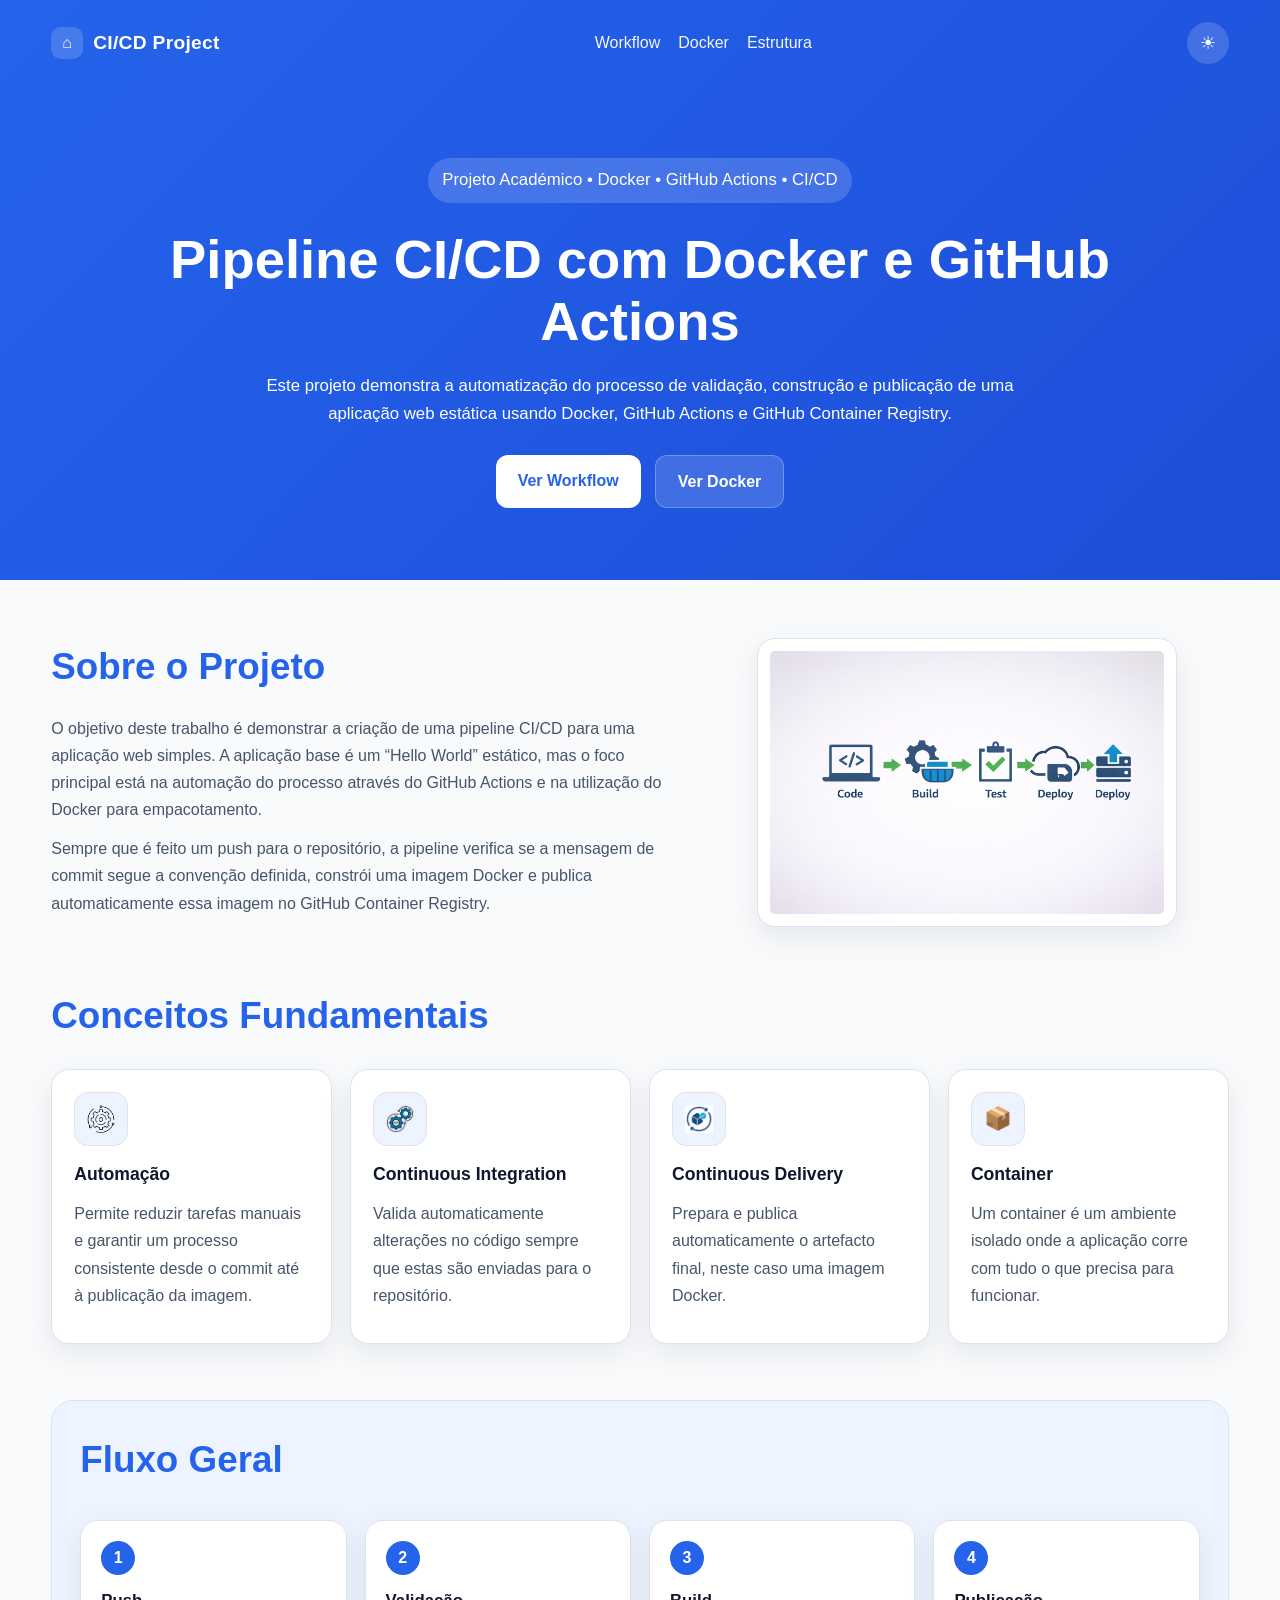
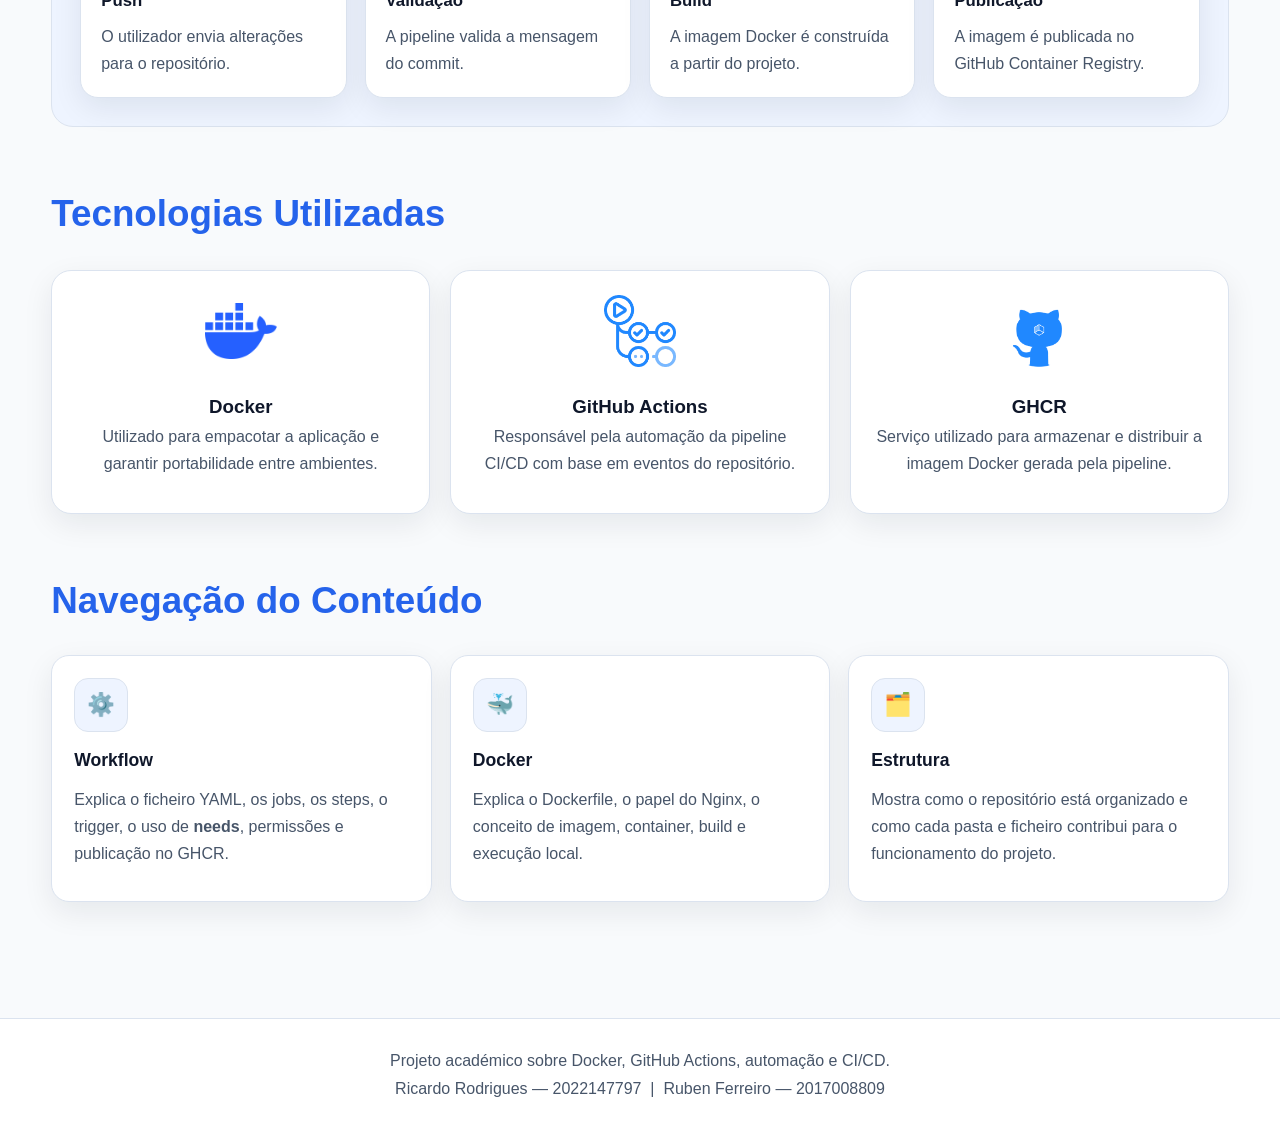
==== commit 97e1e834: "fix: add authors names" ====
--- a/app/index.html
+++ b/app/index.html
@@ -204,6 +204,7 @@
 
   <footer class="footer">
     <p>Projeto académico sobre Docker, GitHub Actions, automação e CI/CD.</p>
+    <p>Ricardo Rodrigues — 2022147797 &nbsp;|&nbsp; Ruben Ferreiro — 2017008809</p>
   </footer>
 
   <script src="script.js"></script>
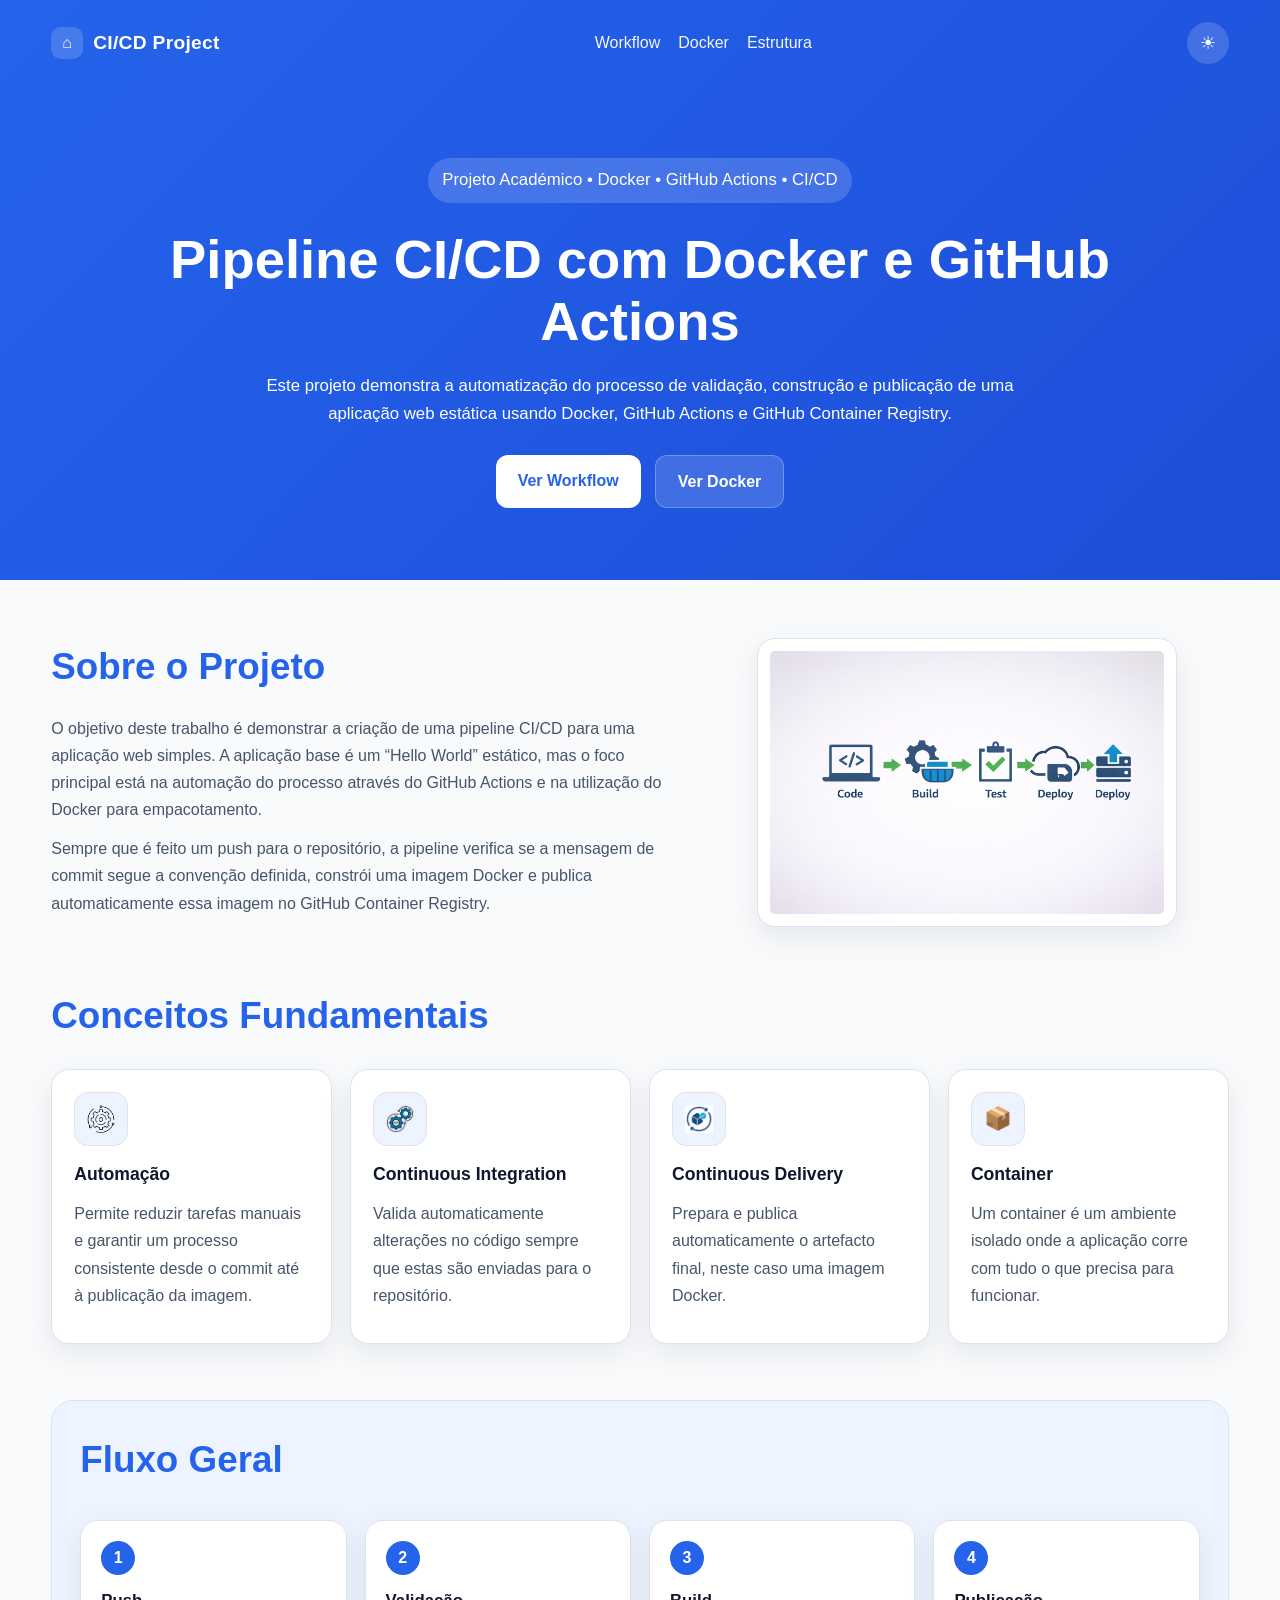
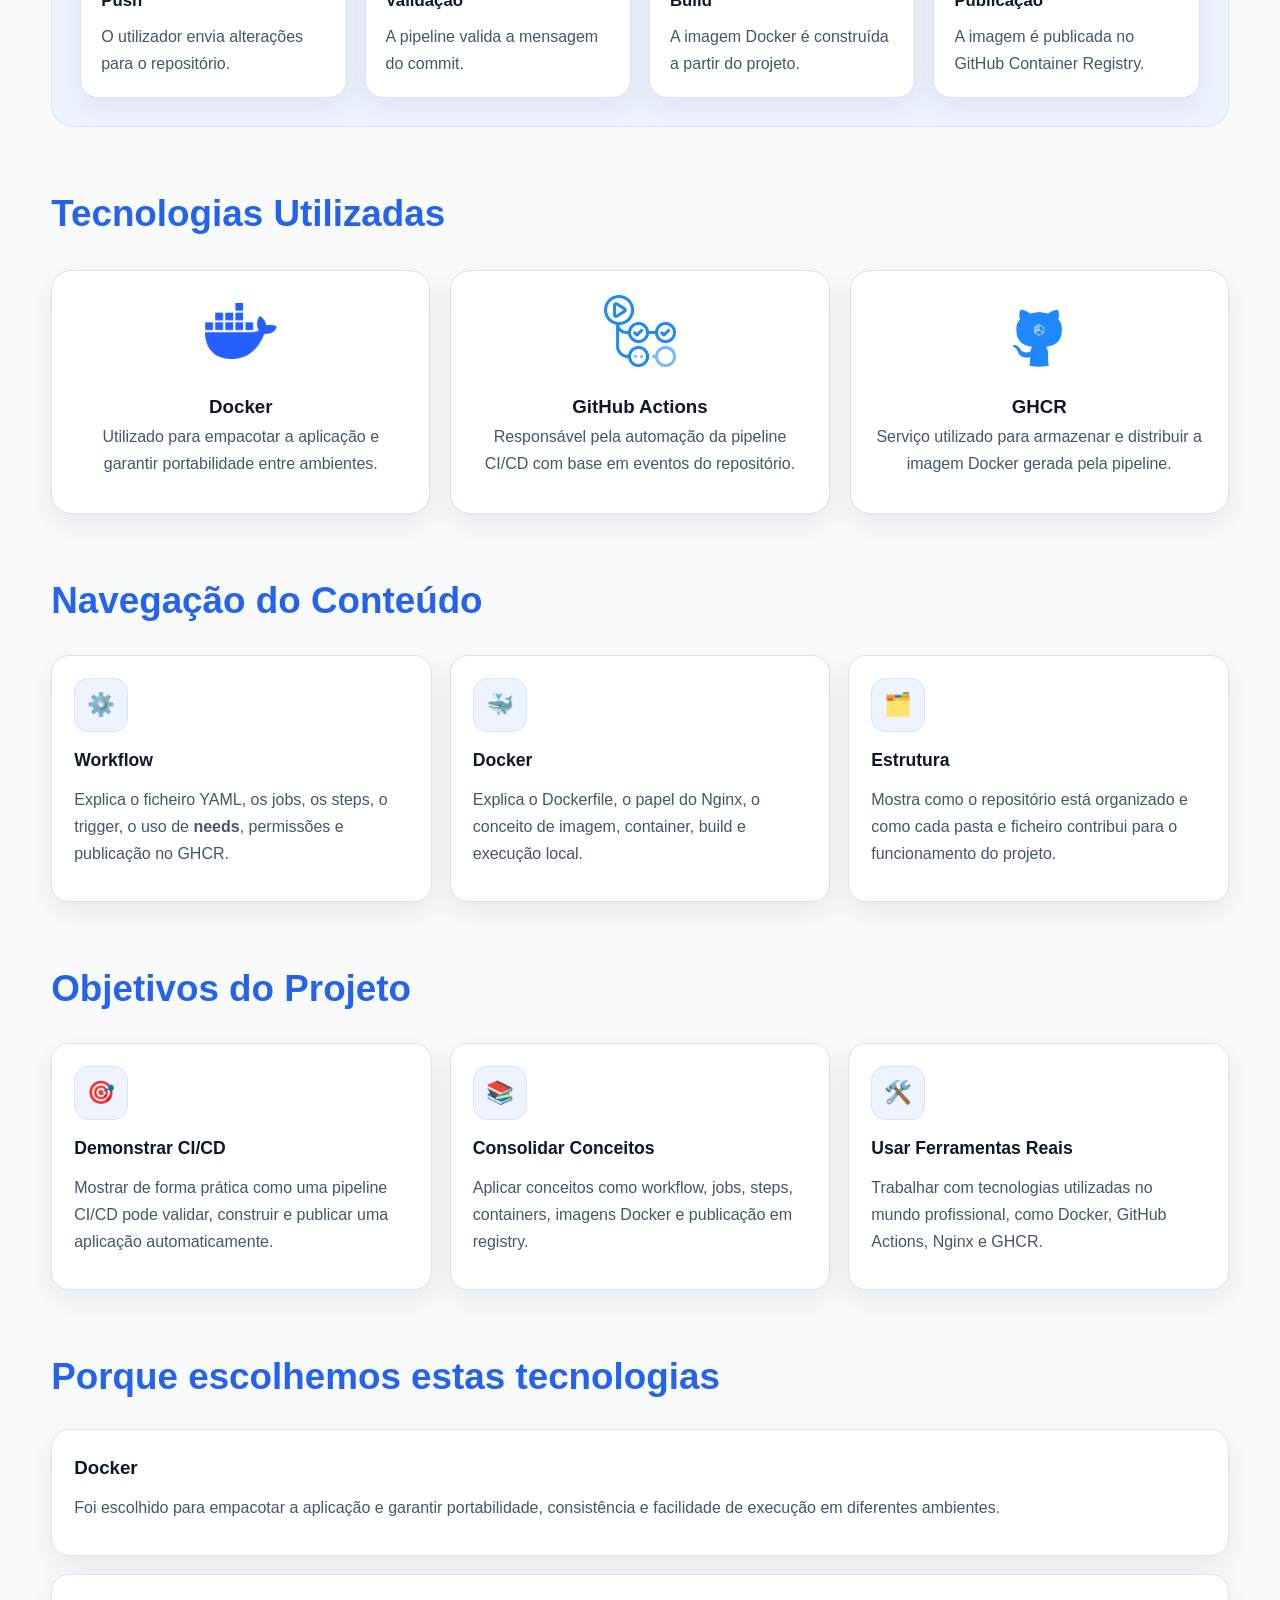
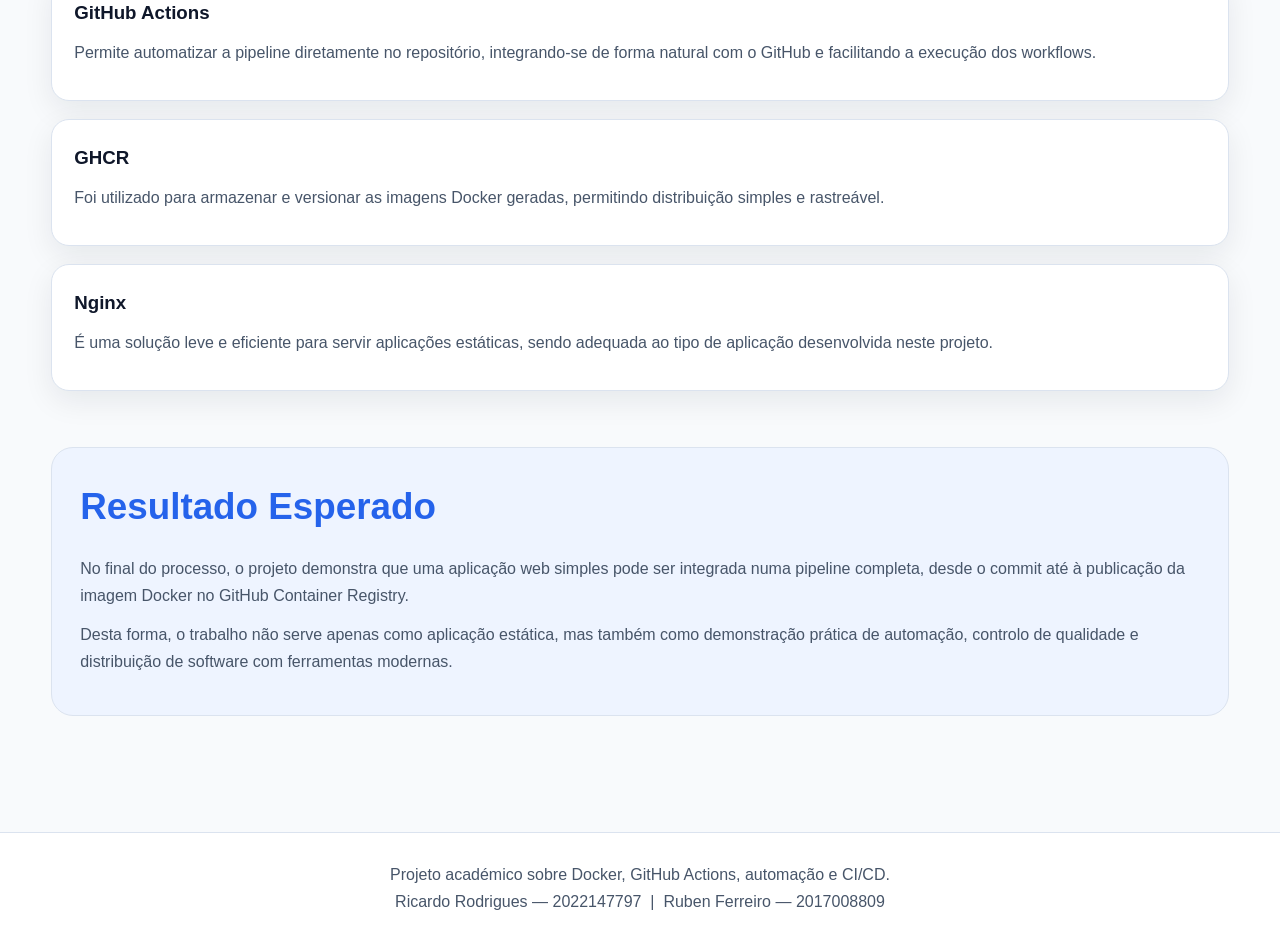
==== commit 912673f2: "Latest updates" ====
--- a/app/index.html
+++ b/app/index.html
@@ -8,22 +8,22 @@
 </head>
 <body>
   <header class="hero">
-<nav class="navbar">
-  <a href="index.html" class="logo">
-    <span class="logo-icon">⌂</span>
-    <span>CI/CD Project</span>
-  </a>
-
-  <ul class="nav-links">
-    <li><a href="workflow.html">Workflow</a></li>
-    <li><a href="docker.html">Docker</a></li>
-    <li><a href="estrutura.html">Estrutura</a></li>
-  </ul>
-
-  <button id="themeToggle" class="theme-toggle" aria-label="Alternar tema">
-    <span id="themeIcon">☀</span>
-  </button>
-</nav>
+    <nav class="navbar">
+      <a href="index.html" class="logo">
+        <span class="logo-icon">⌂</span>
+        <span>CI/CD Project</span>
+      </a>
+
+      <ul class="nav-links">
+        <li><a href="workflow.html">Workflow</a></li>
+        <li><a href="docker.html">Docker</a></li>
+        <li><a href="estrutura.html">Estrutura</a></li>
+      </ul>
+
+      <button id="themeToggle" class="theme-toggle" aria-label="Alternar tema">
+        <span id="themeIcon">☀</span>
+      </button>
+    </nav>
 
     <div class="hero-content">
       <p class="hero-badge">Projeto Académico • Docker • GitHub Actions • CI/CD</p>
@@ -200,6 +200,89 @@
         </article>
       </div>
     </section>
+
+    <section class="section">
+      <h2>Objetivos do Projeto</h2>
+      <div class="card-grid">
+        <article class="card">
+          <div class="card-icon emoji-icon">🎯</div>
+          <h3>Demonstrar CI/CD</h3>
+          <p>
+            Mostrar de forma prática como uma pipeline CI/CD pode validar, construir
+            e publicar uma aplicação automaticamente.
+          </p>
+        </article>
+
+        <article class="card">
+          <div class="card-icon emoji-icon">📚</div>
+          <h3>Consolidar Conceitos</h3>
+          <p>
+            Aplicar conceitos como workflow, jobs, steps, containers, imagens Docker
+            e publicação em registry.
+          </p>
+        </article>
+
+        <article class="card">
+          <div class="card-icon emoji-icon">🛠️</div>
+          <h3>Usar Ferramentas Reais</h3>
+          <p>
+            Trabalhar com tecnologias utilizadas no mundo profissional, como Docker,
+            GitHub Actions, Nginx e GHCR.
+          </p>
+        </article>
+      </div>
+    </section>
+
+    <section class="section">
+      <h2>Porque escolhemos estas tecnologias</h2>
+      <div class="stack-grid">
+        <div class="info-box">
+          <h3>Docker</h3>
+          <p>
+            Foi escolhido para empacotar a aplicação e garantir portabilidade,
+            consistência e facilidade de execução em diferentes ambientes.
+          </p>
+        </div>
+
+        <div class="info-box">
+          <h3>GitHub Actions</h3>
+          <p>
+            Permite automatizar a pipeline diretamente no repositório, integrando-se
+            de forma natural com o GitHub e facilitando a execução dos workflows.
+          </p>
+        </div>
+
+        <div class="info-box">
+          <h3>GHCR</h3>
+          <p>
+            Foi utilizado para armazenar e versionar as imagens Docker geradas,
+            permitindo distribuição simples e rastreável.
+          </p>
+        </div>
+
+        <div class="info-box">
+          <h3>Nginx</h3>
+          <p>
+            É uma solução leve e eficiente para servir aplicações estáticas, sendo
+            adequada ao tipo de aplicação desenvolvida neste projeto.
+          </p>
+        </div>
+      </div>
+    </section>
+
+    <section class="section highlight">
+      <h2>Resultado Esperado</h2>
+      <p>
+        No final do processo, o projeto demonstra que uma aplicação web simples pode
+        ser integrada numa pipeline completa, desde o commit até à publicação da imagem
+        Docker no GitHub Container Registry.
+      </p>
+      <p>
+        Desta forma, o trabalho não serve apenas como aplicação estática, mas também
+        como demonstração prática de automação, controlo de qualidade e distribuição
+        de software com ferramentas modernas.
+      </p>
+    </section>
   </main>
 
   <footer class="footer">
--- a/app/style.css
+++ b/app/style.css
@@ -136,6 +136,14 @@
   margin: 0 auto;
   text-align: center;
 }
+.mini-highlight {
+  display: inline-block;
+  margin-top: 8px;
+  padding: 10px 14px;
+  border-radius: 12px;
+  background: rgba(255, 255, 255, 0.14);
+  font-weight: 600;
+}
 
 .hero-content {
   margin-top: 72px;
